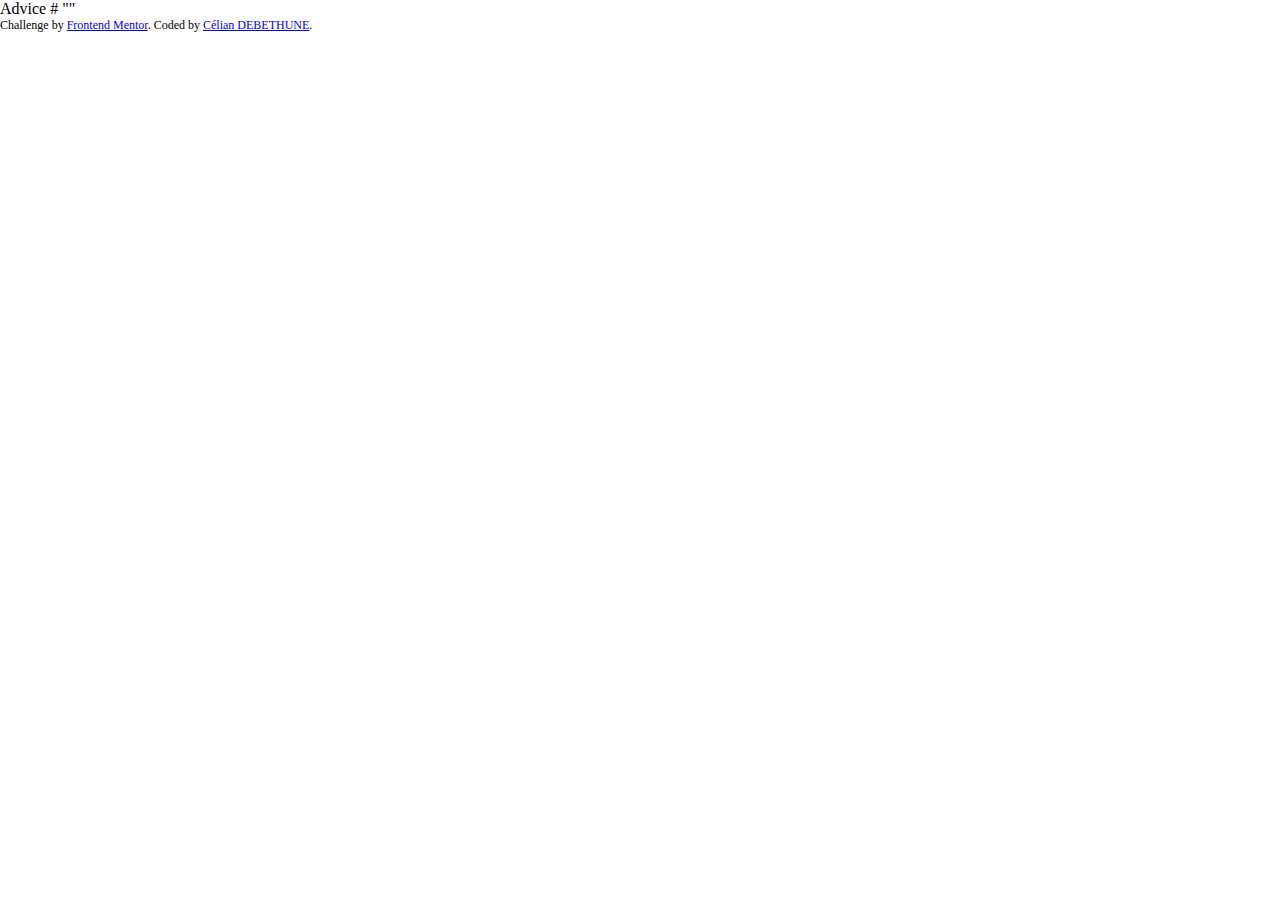
==== Advice Generator App/index.html @ ae912ce6 "Setup project" ====
<!DOCTYPE html>
<html lang="en">
  <head>
    <meta charset="UTF-8" />
    <meta name="viewport" content="width=device-width, initial-scale=1.0" />
    <!-- displays site properly based on user's device -->

    <link
      rel="icon"
      type="image/png"
      sizes="32x32"
      href="./images/favicon-32x32.png"
    />

    <title>Frontend Mentor | Advice generator app</title>

    <link rel="stylesheet" href="style.css" />
    <script src="script.js" defer></script>
  </head>
  <body>
    Advice #<!-- Advice ID goes here -->

    "<!-- Advice text goes here -->"

    <div class="attribution">
      Challenge by
      <a href="https://www.frontendmentor.io?ref=challenge" target="_blank"
        >Frontend Mentor</a
      >. Coded by
      <a href="https://www.linkedin.com/in/debethune-celian/" , target="_blank"
        >Célian DEBETHUNE</a
      >.
    </div>
  </body>
</html>
---- Advice Generator App/style.css ----
* {
  margin: 0;
  padding: 0;
}

.attribution {
  font-size: 0.75rem;
}
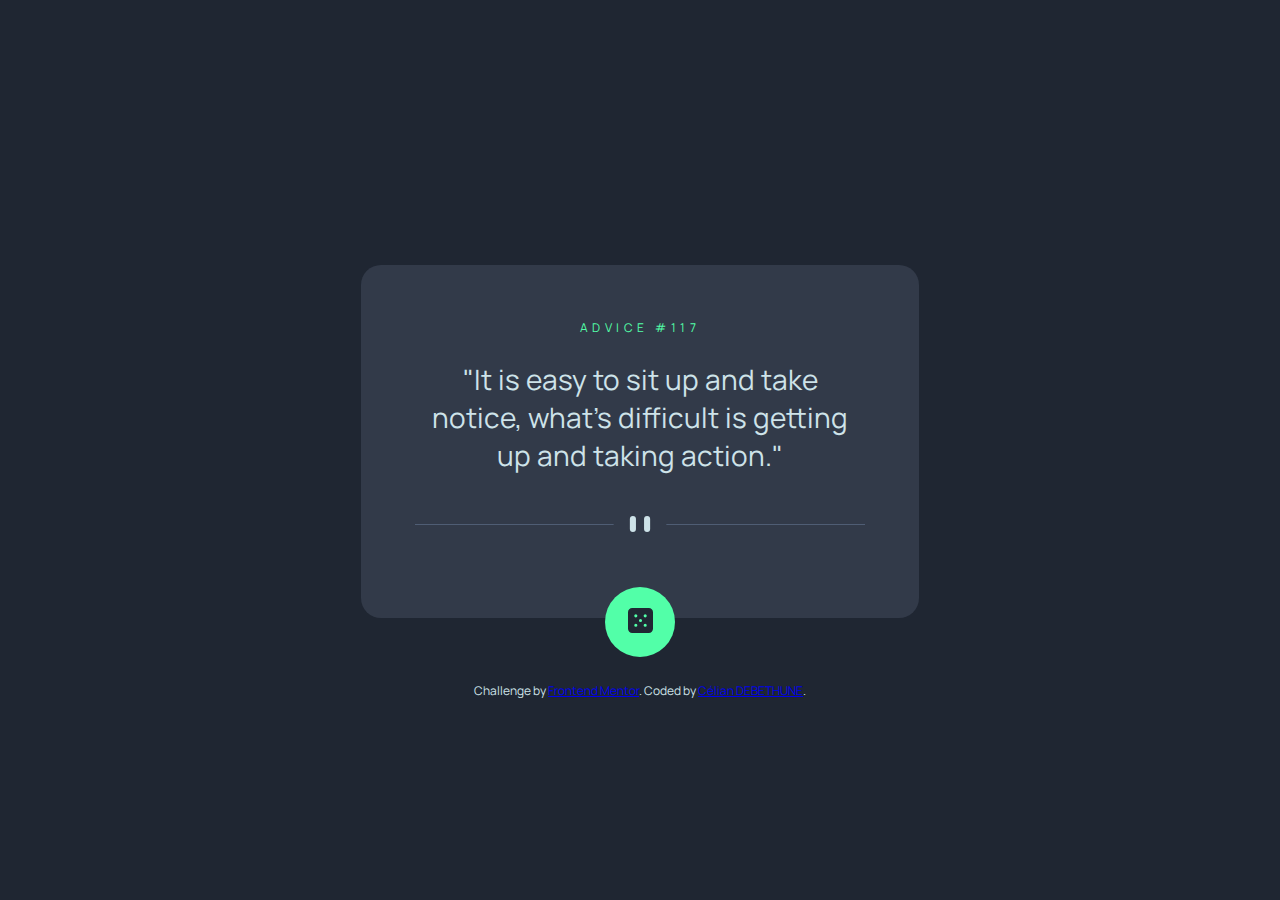
==== commit 7833ac9d: "added html css" ====
--- a/Advice Generator App/index.html
+++ b/Advice Generator App/index.html
@@ -18,9 +18,21 @@
     <script src="script.js" defer></script>
   </head>
   <body>
-    Advice #<!-- Advice ID goes here -->
-
-    "<!-- Advice text goes here -->"
+    <div class="card">
+      <p class="advice-number">ADVICE #117</p>
+      <p class="advice-quote">
+        "It is easy to sit up and take notice, what's difficult is getting up
+        and taking action."
+      </p>
+      <img
+        src="images/pattern-divider-desktop.svg"
+        alt="divider"
+        class="divider"
+      />
+      <button class="random-btn">
+        <img src="images/icon-dice.svg" alt="dice-icon" class="dice-icon" />
+      </button>
+    </div>
 
     <div class="attribution">
       Challenge by
--- a/Advice Generator App/style.css
+++ b/Advice Generator App/style.css
@@ -1,8 +1,75 @@
+@import url("https://fonts.googleapis.com/css2?family=Manrope:wght@800&display=swap");
+
 * {
   margin: 0;
   padding: 0;
 }
 
+:root {
+  --Neon-Green: hsl(150, 100%, 66%);
+}
+
 .attribution {
   font-size: 0.75rem;
 }
+
+body {
+  min-height: 100vh;
+  background-color: hsl(218, 23%, 16%);
+  display: flex;
+  flex-direction: column;
+  justify-content: center;
+  align-items: center;
+  color: hsl(193, 38%, 86%);
+  font-family: "Manrope", sans-serif;
+}
+
+.card {
+  position: relative;
+  background-color: hsl(217, 19%, 24%);
+  max-width: 450px;
+  display: flex;
+  flex-direction: column;
+  align-items: center;
+  margin: 4rem;
+  padding: 3.375rem;
+  border-radius: 20px;
+}
+
+.advice-number {
+  color: var(--Neon-Green);
+  font-size: 0.75rem;
+  letter-spacing: 0.375em;
+}
+
+.advice-quote {
+  font-size: 28px;
+  margin: 1.5rem 0 2.625rem 0;
+  text-align: center;
+}
+
+.divider {
+  margin-bottom: 2rem;
+  width: 100%;
+}
+
+.random-btn {
+  background-color: var(--Neon-Green);
+  border: 0;
+  padding: 0.5rem;
+  width: 70px;
+  height: 70px;
+  border-radius: 50%;
+  position: absolute;
+  bottom: -11%;
+  cursor: pointer;
+  transition: 100ms;
+}
+
+.random-btn:hover {
+  box-shadow: 0 0 40px 0 var(--Neon-Green);
+}
+
+.dice-icon {
+  width: 25px;
+}
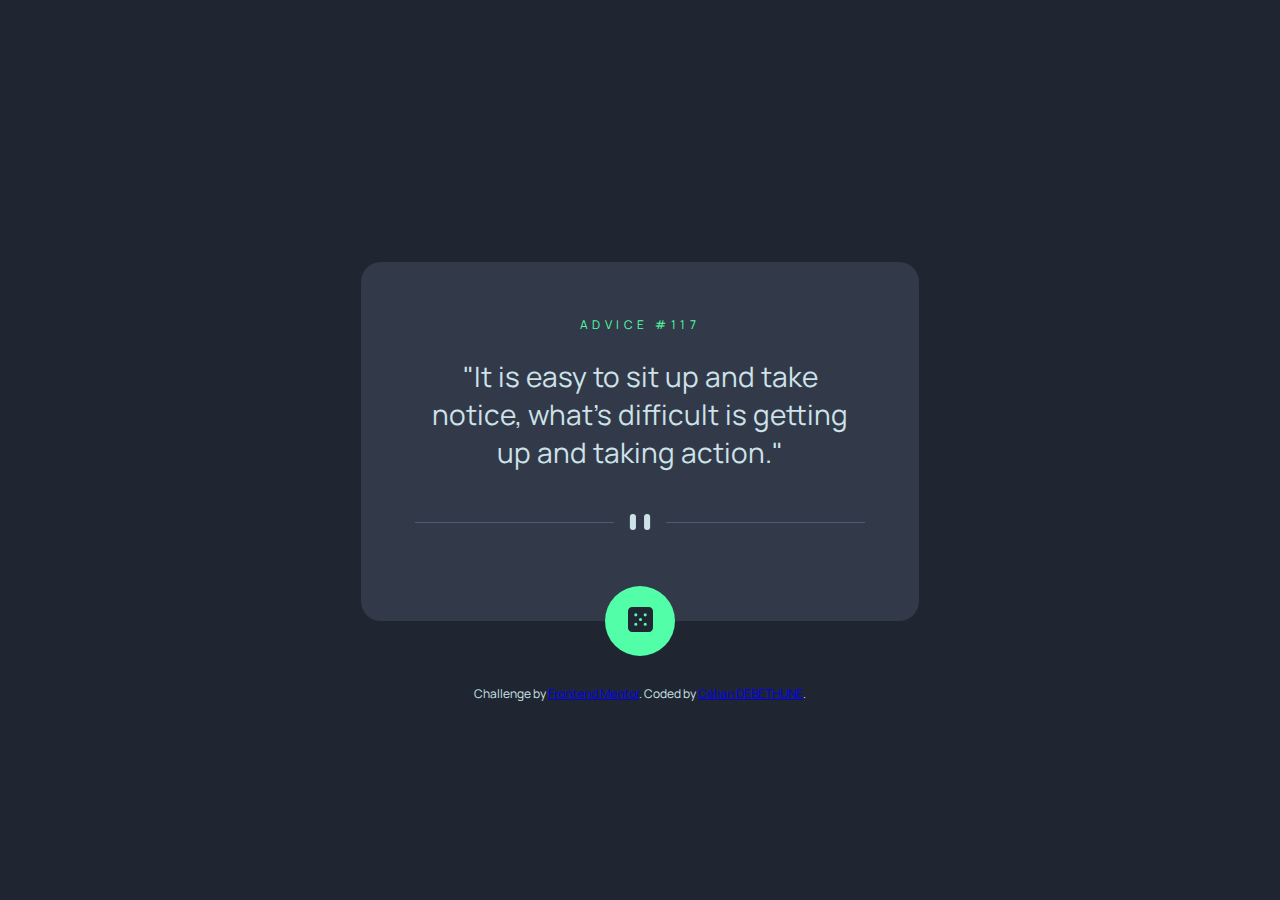
==== commit b739ab6f: "responsive-mobile" ====
--- a/Advice Generator App/index.html
+++ b/Advice Generator App/index.html
@@ -18,17 +18,21 @@
     <script src="script.js" defer></script>
   </head>
   <body>
+    <div class="top-space"></div>
     <div class="card">
       <p class="advice-number">ADVICE #117</p>
       <p class="advice-quote">
         "It is easy to sit up and take notice, what's difficult is getting up
         and taking action."
       </p>
-      <img
-        src="images/pattern-divider-desktop.svg"
-        alt="divider"
-        class="divider"
-      />
+      <picture class="divider">
+        <source
+          media="(max-width: 600px)"
+          srcset="images/pattern-divider-mobile.svg"
+        />
+        <img src="images/pattern-divider-desktop.svg" alt="divider" />
+      </picture>
+
       <button class="random-btn">
         <img src="images/icon-dice.svg" alt="dice-icon" class="dice-icon" />
       </button>
@@ -43,5 +47,6 @@
         >Célian DEBETHUNE</a
       >.
     </div>
+    <div class="bottom-space"></div>
   </body>
 </html>
--- a/Advice Generator App/style.css
+++ b/Advice Generator App/style.css
@@ -18,10 +18,14 @@
   background-color: hsl(218, 23%, 16%);
   display: flex;
   flex-direction: column;
-  justify-content: center;
   align-items: center;
   color: hsl(193, 38%, 86%);
   font-family: "Manrope", sans-serif;
+}
+
+.top-space,
+.bottom-space {
+  flex: 1;
 }
 
 .card {
@@ -31,7 +35,7 @@
   display: flex;
   flex-direction: column;
   align-items: center;
-  margin: 4rem;
+  margin: 4rem 1rem;
   padding: 3.375rem;
   border-radius: 20px;
 }
@@ -53,6 +57,10 @@
   width: 100%;
 }
 
+.divider * {
+  width: 100%;
+}
+
 .random-btn {
   background-color: var(--Neon-Green);
   border: 0;
@@ -61,7 +69,8 @@
   height: 70px;
   border-radius: 50%;
   position: absolute;
-  bottom: -11%;
+  /*bottom: -11%;*/
+  bottom: calc(-35px);
   cursor: pointer;
   transition: 100ms;
 }
@@ -73,3 +82,16 @@
 .dice-icon {
   width: 25px;
 }
+
+@media (max-width: 600px) {
+  .top-space {
+    flex: 2;
+  }
+  .bottom-space {
+    flex: 5;
+  }
+
+  .card {
+    padding: 3.375rem 2rem;
+  }
+}
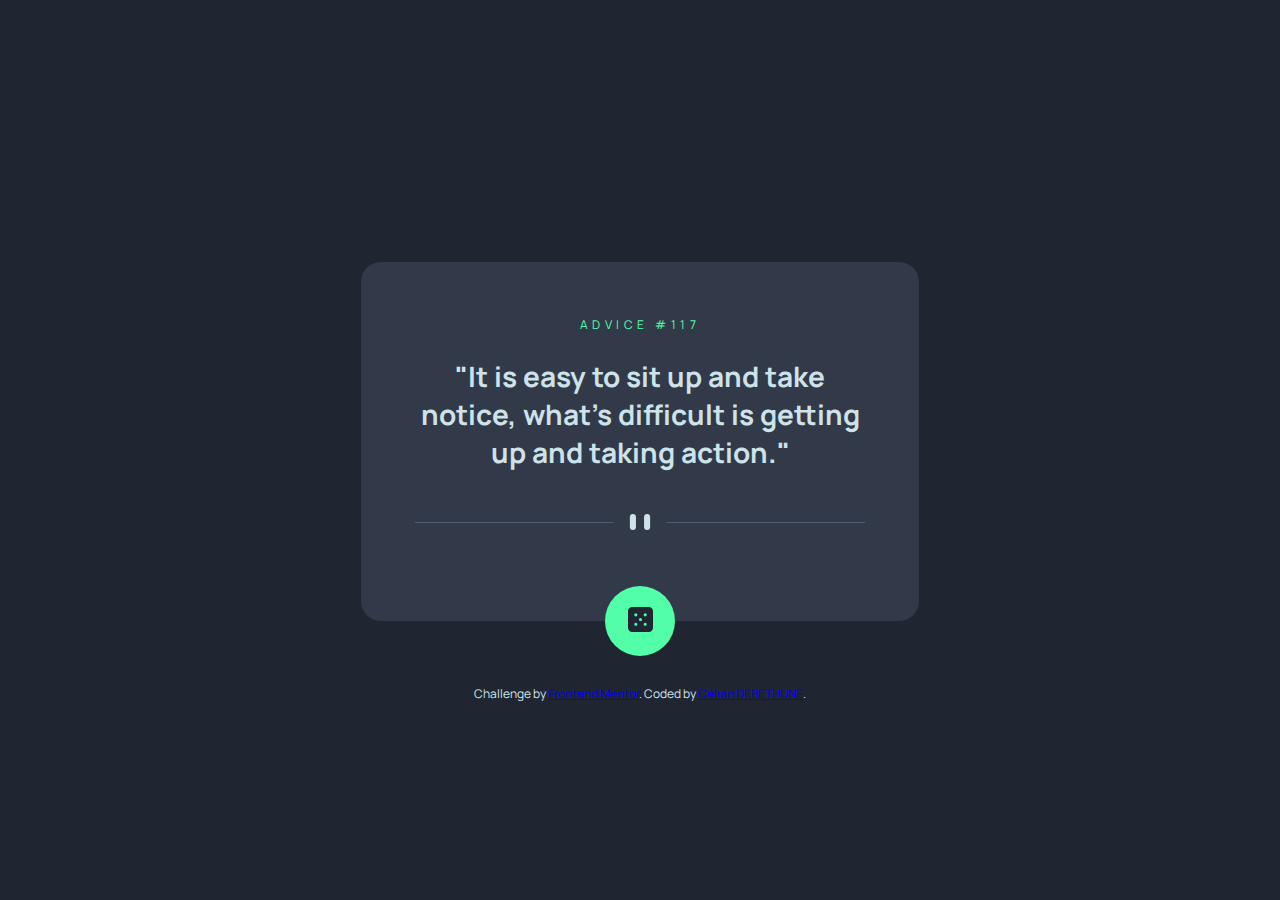
==== commit 85b4e71d: "semantic html" ====
--- a/Advice Generator App/index.html
+++ b/Advice Generator App/index.html
@@ -18,13 +18,13 @@
     <script src="script.js" defer></script>
   </head>
   <body>
-    <div class="top-space"></div>
-    <div class="card">
+    <header class="top-space"></header>
+    <main class="card">
       <p class="advice-number">ADVICE #117</p>
-      <p class="advice-quote">
+      <h1 class="advice-quote">
         "It is easy to sit up and take notice, what's difficult is getting up
         and taking action."
-      </p>
+      </h1>
       <picture class="divider">
         <source
           media="(max-width: 600px)"
@@ -36,17 +36,18 @@
       <button class="random-btn">
         <img src="images/icon-dice.svg" alt="dice-icon" class="dice-icon" />
       </button>
-    </div>
+    </main>
 
-    <div class="attribution">
-      Challenge by
-      <a href="https://www.frontendmentor.io?ref=challenge" target="_blank"
-        >Frontend Mentor</a
-      >. Coded by
-      <a href="https://www.linkedin.com/in/debethune-celian/" , target="_blank"
-        >Célian DEBETHUNE</a
-      >.
-    </div>
-    <div class="bottom-space"></div>
+    <footer class="bottom-space">
+      <div class="attribution">
+        Challenge by
+        <a href="https://www.frontendmentor.io?ref=challenge" target="_blank"
+          >Frontend Mentor</a
+        >. Coded by
+        <a href="https://www.linkedin.com/in/debethune-celian/" target="_blank"
+          >Célian DEBETHUNE</a
+        >.
+      </div>
+    </footer>
   </body>
 </html>
